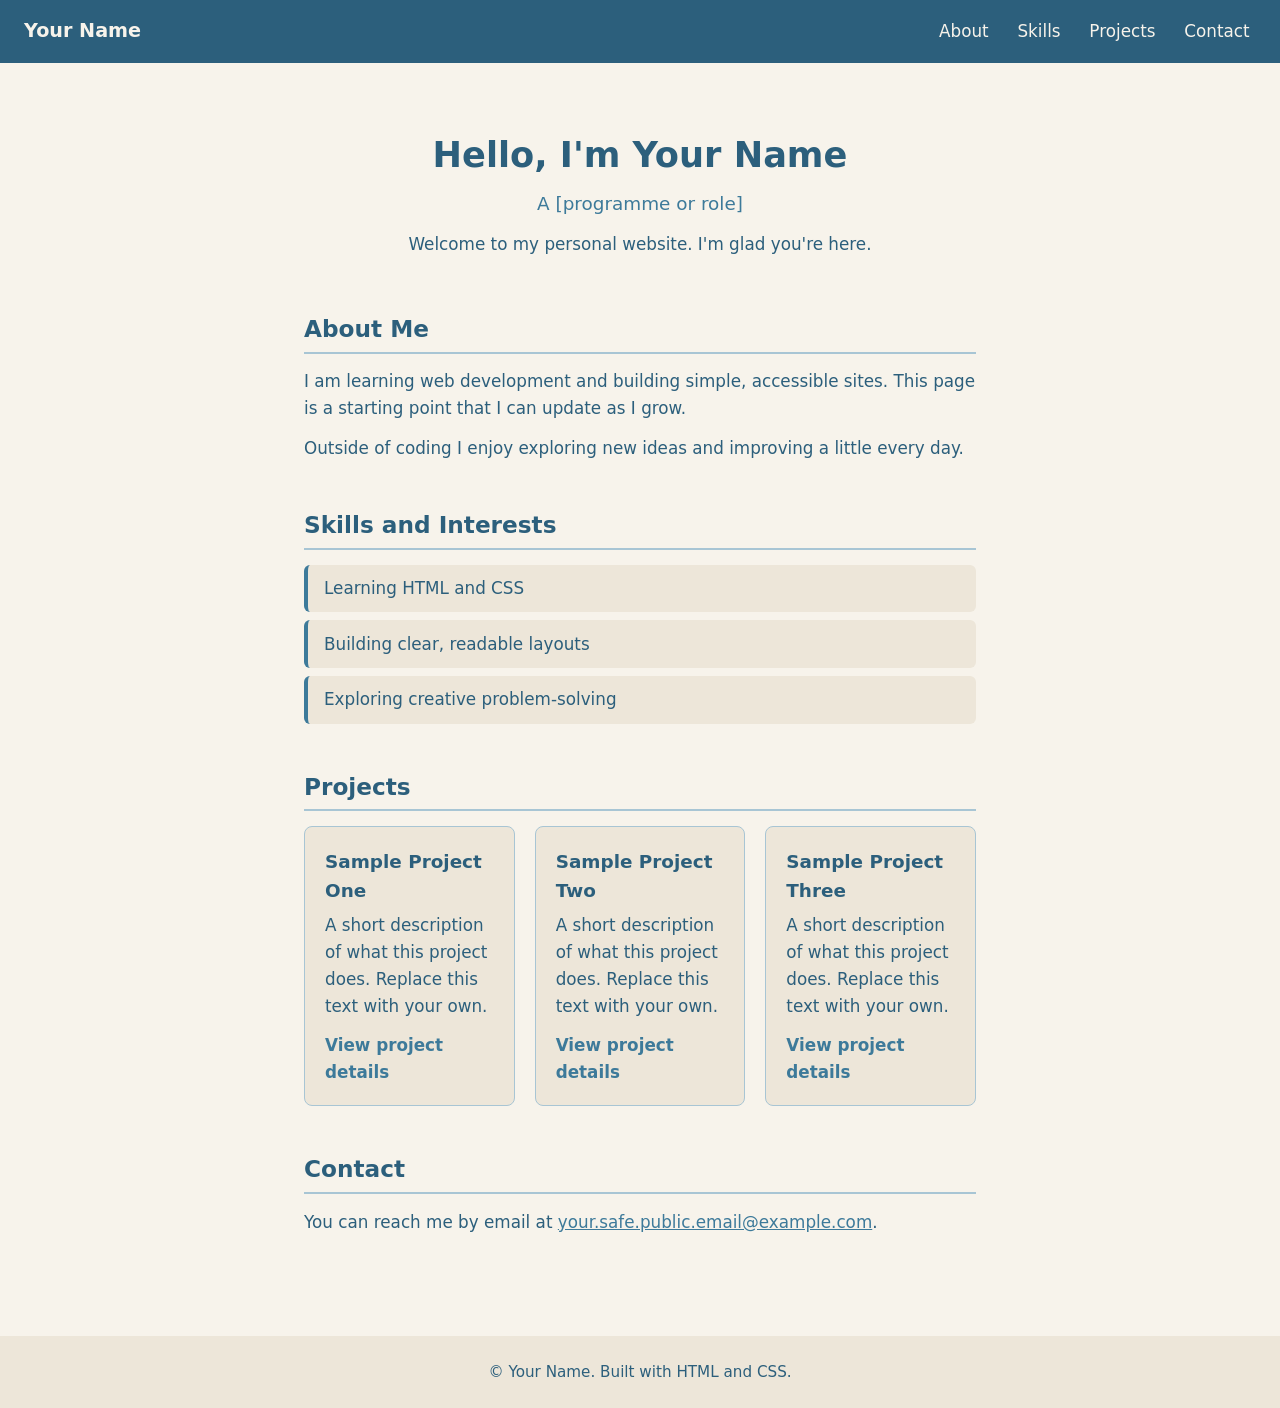
==== index.html @ f26f0916 "Add files via upload" ====
<!DOCTYPE html>
<html lang="en">
<head>
  <meta charset="UTF-8">
  <meta name="viewport" content="width=device-width, initial-scale=1.0">
  <!-- Change the title below to your name or site name -->
  <title>Your Name – Personal Website</title>
  <link rel="stylesheet" href="style.css">
</head>
<body>

  <!-- ========== NAVIGATION BAR ========== -->
  <!-- Change the links or labels if you add more pages later -->
  <header>
    <nav class="navbar" aria-label="Main navigation">
      <a href="#welcome" class="nav-brand">Your Name</a>
      <ul class="nav-links">
        <li><a href="#about">About</a></li>
        <li><a href="#skills">Skills</a></li>
        <li><a href="#projects">Projects</a></li>
        <li><a href="#contact">Contact</a></li>
      </ul>
    </nav>
  </header>

  <main>

    <!-- ========== WELCOME SECTION ========== -->
    <!-- Change the heading and paragraph text to introduce yourself -->
    <section id="welcome" class="welcome">
      <h1>Hello, I'm Your Name</h1>
      <p class="tagline">A [programme or role]</p>
      <p>Welcome to my personal website. I'm glad you're here.</p>
    </section>

    <!-- ========== ABOUT ME SECTION ========== -->
    <!-- Replace the sentences below with 2–3 true sentences about yourself -->
    <section id="about" class="about">
      <h2>About Me</h2>
      <p>
        I am learning web development and building simple, accessible sites.
        This page is a starting point that I can update as I grow.
      </p>
      <p>
        Outside of coding I enjoy exploring new ideas and improving a little every day.
      </p>
    </section>

    <!-- ========== SKILLS AND INTERESTS ========== -->
    <!-- Change the three list items to match your real skills or interests -->
    <section id="skills" class="skills">
      <h2>Skills and Interests</h2>
      <ul>
        <li>Learning HTML and CSS</li>
        <li>Building clear, readable layouts</li>
        <li>Exploring creative problem-solving</li>
      </ul>
    </section>

    <!-- ========== PROJECTS SECTION ========== -->
    <!-- Edit the three cards: change titles, descriptions, and links when you have real projects -->
    <section id="projects" class="projects">
      <h2>Projects</h2>
      <div class="project-grid">

        <article class="project-card">
          <h3>Sample Project One</h3>
          <p>A short description of what this project does. Replace this text with your own.</p>
          <a href="#" class="project-link">View project details</a>
        </article>

        <article class="project-card">
          <h3>Sample Project Two</h3>
          <p>A short description of what this project does. Replace this text with your own.</p>
          <a href="#" class="project-link">View project details</a>
        </article>

        <article class="project-card">
          <h3>Sample Project Three</h3>
          <p>A short description of what this project does. Replace this text with your own.</p>
          <a href="#" class="project-link">View project details</a>
        </article>

      </div>
    </section>

    <!-- ========== CONTACT SECTION ========== -->
    <!-- Replace the email address with your own safe public email -->
    <section id="contact" class="contact">
      <h2>Contact</h2>
      <p>
        You can reach me by email at
        <a href="mailto:your.safe.public.email@example.com">your.safe.public.email@example.com</a>.
      </p>
    </section>

  </main>

  <!-- Optional simple footer – change or remove if you like -->
  <footer>
    <p>&copy; Your Name. Built with HTML and CSS.</p>
  </footer>

</body>
</html>
---- style.css ----
/* ========== COLOUR PALETTE ========== */
/* Calm blue and cream. Change these values to restyle the whole site. */
:root {
  --cream: #F7F3EB;          /* page background */
  --cream-dark: #EDE6D9;     /* card / section backgrounds */
  --blue: #2C5F7C;           /* main text and headings */
  --blue-mid: #3D7A9A;       /* links and accents */
  --blue-light: #A8C5D4;     /* soft borders and focus rings */
  --white: #FFFFFF;
}

/* ========== BASE STYLES ========== */
/* Spacing and font size are easy to adjust here */
* {
  box-sizing: border-box;
  margin: 0;
  padding: 0;
}

body {
  font-family: system-ui, -apple-system, BlinkMacSystemFont, "Segoe UI", sans-serif;
  background-color: var(--cream);
  color: var(--blue);
  line-height: 1.6;
  /* Change this number to make all body text larger or smaller */
  font-size: 1.05rem;
}

/* ========== KEYBOARD FOCUS ========== */
/* Visible focus for accessibility – keep this or adjust the colour */
a:focus-visible,
button:focus-visible {
  outline: 3px solid var(--blue-mid);
  outline-offset: 3px;
}

/* ========== NAVIGATION ========== */
/* Change padding or background to restyle the bar */
.navbar {
  display: flex;
  flex-wrap: wrap;
  justify-content: space-between;
  align-items: center;
  gap: 1rem;
  padding: 1rem 1.5rem;
  background-color: var(--blue);
  color: var(--cream);
}

.nav-brand {
  font-weight: 700;
  font-size: 1.2rem;
  color: var(--cream);
  text-decoration: none;
}

.nav-links {
  display: flex;
  flex-wrap: wrap;
  gap: 1rem;
  list-style: none;
}

.nav-links a {
  color: var(--cream);
  text-decoration: none;
  padding: 0.25rem 0.4rem;
}

.nav-links a:hover,
.nav-brand:hover {
  text-decoration: underline;
}

/* ========== MAIN LAYOUT ========== */
/* Change max-width or side padding to control overall width */
main {
  max-width: 720px;
  margin: 0 auto;
  padding: 2rem 1.25rem 3rem;
}

section {
  margin-bottom: 2.75rem;
}

/* ========== HEADINGS ========== */
h1 {
  font-size: 1.9rem;
  margin-bottom: 0.4rem;
  color: var(--blue);
}

h2 {
  font-size: 1.45rem;
  margin-bottom: 0.9rem;
  color: var(--blue);
  border-bottom: 2px solid var(--blue-light);
  padding-bottom: 0.3rem;
}

h3 {
  font-size: 1.15rem;
  margin-bottom: 0.4rem;
}

/* ========== WELCOME SECTION ========== */
.welcome {
  text-align: center;
  padding: 1.5rem 0 0.5rem;
}

.welcome .tagline {
  font-size: 1.15rem;
  color: var(--blue-mid);
  margin-bottom: 0.75rem;
}

/* ========== ABOUT & CONTACT ========== */
.about p,
.contact p {
  margin-bottom: 0.85rem;
}

/* ========== SKILLS LIST ========== */
.skills ul {
  list-style: none;
  padding-left: 0;
}

.skills li {
  background-color: var(--cream-dark);
  padding: 0.65rem 1rem;
  margin-bottom: 0.5rem;
  border-radius: 6px;
  border-left: 4px solid var(--blue-mid);
}

/* ========== PROJECT CARDS ========== */
/* Change gap or card padding for tighter/looser layout */
.project-grid {
  display: grid;
  gap: 1.25rem;
}

.project-card {
  background-color: var(--cream-dark);
  padding: 1.25rem;
  border-radius: 8px;
  border: 1px solid var(--blue-light);
}

.project-card p {
  margin-bottom: 0.75rem;
}

.project-link {
  color: var(--blue-mid);
  font-weight: 600;
  text-decoration: none;
}

.project-link:hover {
  text-decoration: underline;
}

/* ========== LINKS ========== */
a {
  color: var(--blue-mid);
}

a:hover {
  text-decoration: underline;
}

/* ========== FOOTER ========== */
footer {
  text-align: center;
  padding: 1.5rem;
  background-color: var(--cream-dark);
  color: var(--blue);
  font-size: 0.95rem;
}

/* ========== RESPONSIVE ADJUSTMENTS ========== */
/* On wider screens, show project cards side by side */
@media (min-width: 600px) {
  .project-grid {
    grid-template-columns: repeat(3, 1fr);
  }

  main {
    padding: 2.5rem 1.5rem 3.5rem;
  }

  h1 {
    font-size: 2.2rem;
  }
}

/* On very small phones, keep nav links readable */
@media (max-width: 400px) {
  .nav-links {
    gap: 0.6rem;
    font-size: 0.95rem;
  }
}
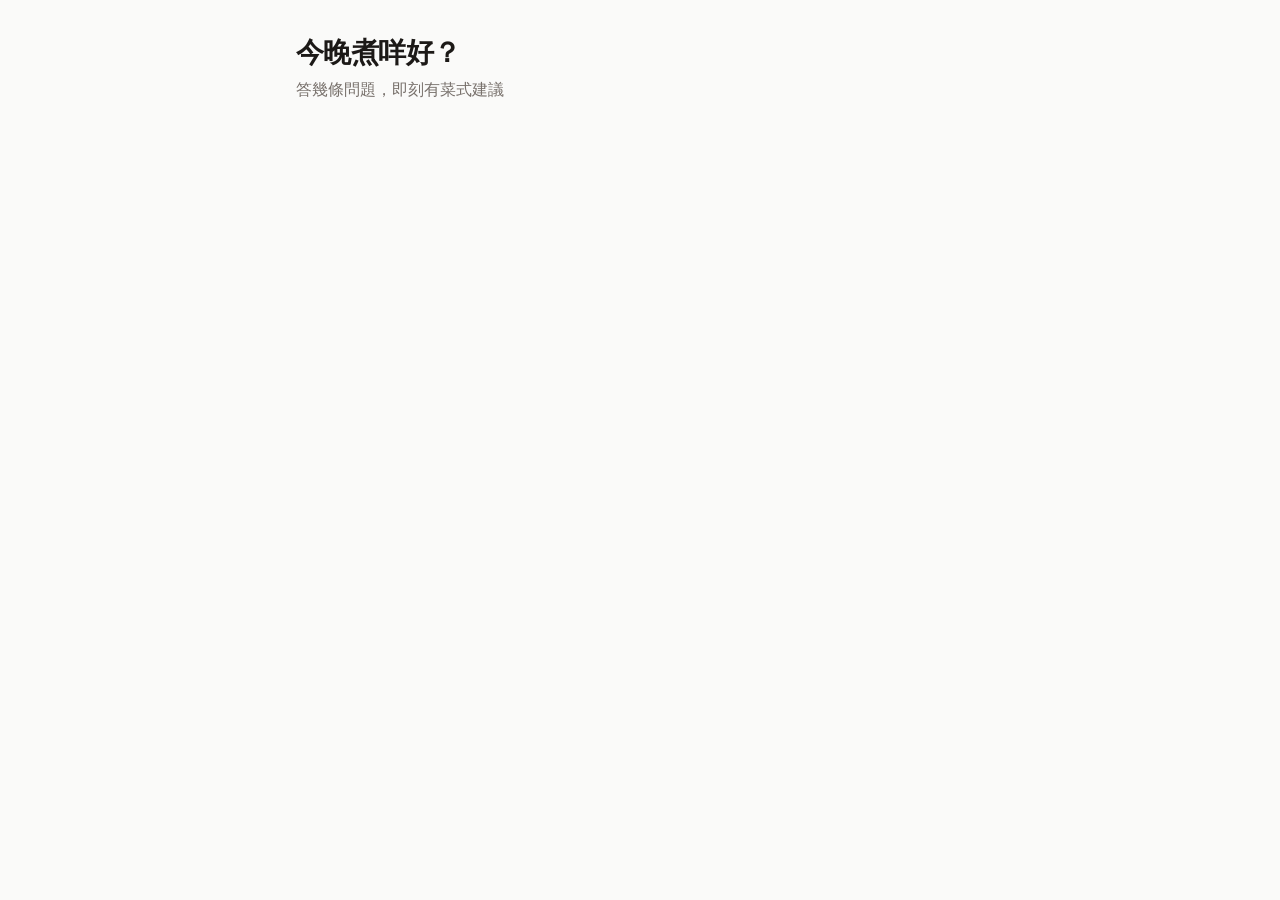
==== commit 50846dbf: "Add files via upload" ====
--- a/index.html
+++ b/index.html
@@ -1,105 +1,27 @@
 <!DOCTYPE html>
-<html lang="en">
+<html lang="zh-Hant">
 <head>
-  <meta charset="UTF-8">
-  <meta name="viewport" content="width=device-width, initial-scale=1.0">
-  <!-- Change the title below to your name or site name -->
-  <title>Your Name – Personal Website</title>
-  <link rel="stylesheet" href="style.css">
+  <meta charset="UTF-8" />
+  <meta name="viewport" content="width=device-width, initial-scale=1.0" />
+  <title>今晚煮咩好？</title>
+  <link rel="stylesheet" href="style.css" />
 </head>
 <body>
+  <main class="container">
+    <header>
+      <h1>今晚煮咩好？</h1>
+      <p>答幾條問題，即刻有菜式建議</p>
+    </header>
 
-  <!-- ========== NAVIGATION BAR ========== -->
-  <!-- Change the links or labels if you add more pages later -->
-  <header>
-    <nav class="navbar" aria-label="Main navigation">
-      <a href="#welcome" class="nav-brand">Your Name</a>
-      <ul class="nav-links">
-        <li><a href="#about">About</a></li>
-        <li><a href="#skills">Skills</a></li>
-        <li><a href="#projects">Projects</a></li>
-        <li><a href="#contact">Contact</a></li>
-      </ul>
-    </nav>
-  </header>
-
-  <main>
-
-    <!-- ========== WELCOME SECTION ========== -->
-    <!-- Change the heading and paragraph text to introduce yourself -->
-    <section id="welcome" class="welcome">
-      <h1>Hello, I'm Your Name</h1>
-      <p class="tagline">A [programme or role]</p>
-      <p>Welcome to my personal website. I'm glad you're here.</p>
-    </section>
-
-    <!-- ========== ABOUT ME SECTION ========== -->
-    <!-- Replace the sentences below with 2–3 true sentences about yourself -->
-    <section id="about" class="about">
-      <h2>About Me</h2>
-      <p>
-        I am learning web development and building simple, accessible sites.
-        This page is a starting point that I can update as I grow.
-      </p>
-      <p>
-        Outside of coding I enjoy exploring new ideas and improving a little every day.
-      </p>
-    </section>
-
-    <!-- ========== SKILLS AND INTERESTS ========== -->
-    <!-- Change the three list items to match your real skills or interests -->
-    <section id="skills" class="skills">
-      <h2>Skills and Interests</h2>
-      <ul>
-        <li>Learning HTML and CSS</li>
-        <li>Building clear, readable layouts</li>
-        <li>Exploring creative problem-solving</li>
-      </ul>
-    </section>
-
-    <!-- ========== PROJECTS SECTION ========== -->
-    <!-- Edit the three cards: change titles, descriptions, and links when you have real projects -->
-    <section id="projects" class="projects">
-      <h2>Projects</h2>
-      <div class="project-grid">
-
-        <article class="project-card">
-          <h3>Sample Project One</h3>
-          <p>A short description of what this project does. Replace this text with your own.</p>
-          <a href="#" class="project-link">View project details</a>
-        </article>
-
-        <article class="project-card">
-          <h3>Sample Project Two</h3>
-          <p>A short description of what this project does. Replace this text with your own.</p>
-          <a href="#" class="project-link">View project details</a>
-        </article>
-
-        <article class="project-card">
-          <h3>Sample Project Three</h3>
-          <p>A short description of what this project does. Replace this text with your own.</p>
-          <a href="#" class="project-link">View project details</a>
-        </article>
-
-      </div>
-    </section>
-
-    <!-- ========== CONTACT SECTION ========== -->
-    <!-- Replace the email address with your own safe public email -->
-    <section id="contact" class="contact">
-      <h2>Contact</h2>
-      <p>
-        You can reach me by email at
-        <a href="mailto:your.safe.public.email@example.com">your.safe.public.email@example.com</a>.
-      </p>
-    </section>
-
+    <div id="app"></div>
   </main>
 
-  <!-- Optional simple footer – change or remove if you like -->
-  <footer>
-    <p>&copy; Your Name. Built with HTML and CSS.</p>
-  </footer>
-
+  <!-- 順序很重要：data → 工具 → 引擎 → UI -->
+  <script src="js/data.js"></script>
+  <script src="js/normalize.js"></script>
+  <script src="js/scale.js"></script>
+  <script src="js/feedback.js"></script>
+  <script src="js/recommend.js"></script>
+  <script src="js/app.js"></script>
 </body>
 </html>
--- a/style.css
+++ b/style.css
@@ -1,207 +1,776 @@
-/* ========== COLOUR PALETTE ========== */
-/* Calm blue and cream. Change these values to restyle the whole site. */
+/* ============ Reset & 基礎 ============ */
+*,
+*::before,
+*::after {
+  box-sizing: border-box;
+}
+
 :root {
-  --cream: #F7F3EB;          /* page background */
-  --cream-dark: #EDE6D9;     /* card / section backgrounds */
-  --blue: #2C5F7C;           /* main text and headings */
-  --blue-mid: #3D7A9A;       /* links and accents */
-  --blue-light: #A8C5D4;     /* soft borders and focus rings */
-  --white: #FFFFFF;
-}
-
-/* ========== BASE STYLES ========== */
-/* Spacing and font size are easy to adjust here */
-* {
-  box-sizing: border-box;
-  margin: 0;
-  padding: 0;
+  --bg: #fafaf9;
+  --card: #ffffff;
+  --text: #1c1917;
+  --muted: #78716c;
+  --border: #e7e5e4;
+  --primary: #f97316;
+  --primary-dark: #ea580c;
+  --primary-light: #ffedd5;
+  --danger: #ef4444;
+  --danger-light: #fee2e2;
+  --success: #22c55e;
+  --success-light: #dcfce7;
+  --warn-light: #fef3c7;
+  --radius: 16px;
+  --shadow: 0 1px 3px rgba(0, 0, 0, 0.04), 0 1px 2px rgba(0, 0, 0, 0.06);
+  --shadow-md: 0 4px 12px rgba(0, 0, 0, 0.08);
+}
+
+html {
+  -webkit-tap-highlight-color: transparent;
 }
 
 body {
-  font-family: system-ui, -apple-system, BlinkMacSystemFont, "Segoe UI", sans-serif;
-  background-color: var(--cream);
-  color: var(--blue);
-  line-height: 1.6;
-  /* Change this number to make all body text larger or smaller */
-  font-size: 1.05rem;
-}
-
-/* ========== KEYBOARD FOCUS ========== */
-/* Visible focus for accessibility – keep this or adjust the colour */
-a:focus-visible,
-button:focus-visible {
-  outline: 3px solid var(--blue-mid);
-  outline-offset: 3px;
-}
-
-/* ========== NAVIGATION ========== */
-/* Change padding or background to restyle the bar */
-.navbar {
-  display: flex;
-  flex-wrap: wrap;
+  margin: 0;
+  background: var(--bg);
+  color: var(--text);
+  font-family: -apple-system, "PingFang TC", "Microsoft JhengHei",
+    "Noto Sans TC", sans-serif;
+  line-height: 1.5;
+  font-size: 16px;
+}
+
+.container {
+  max-width: 720px;
+  margin: 0 auto;
+  padding: 32px 16px 64px;
+}
+
+header h1 {
+  font-size: 28px;
+  font-weight: 700;
+  margin: 0;
+  letter-spacing: -0.02em;
+}
+
+header p {
+  margin: 4px 0 32px;
+  color: var(--muted);
+}
+
+/* ============ Card ============ */
+.card {
+  background: var(--card);
+  border-radius: var(--radius);
+  padding: 24px;
+  box-shadow: var(--shadow);
+}
+
+/* ============ Progress ============ */
+.progress {
+  display: flex;
+  gap: 4px;
+  margin-bottom: 24px;
+}
+
+.progress-bar {
+  flex: 1;
+  height: 6px;
+  border-radius: 999px;
+  background: var(--border);
+  transition: background 0.3s;
+}
+
+.progress-bar.active {
+  background: var(--primary);
+}
+
+/* ============ Section ============ */
+.section {
+  margin-bottom: 24px;
+}
+
+.section h2 {
+  font-size: 20px;
+  font-weight: 700;
+  margin: 0;
+}
+
+.section h3 {
+  font-size: 17px;
+  font-weight: 700;
+  margin: 0 0 12px;
+}
+
+.section-header {
+  display: flex;
   justify-content: space-between;
   align-items: center;
-  gap: 1rem;
-  padding: 1rem 1.5rem;
-  background-color: var(--blue);
-  color: var(--cream);
-}
-
-.nav-brand {
-  font-weight: 700;
-  font-size: 1.2rem;
-  color: var(--cream);
-  text-decoration: none;
-}
-
-.nav-links {
+  margin-bottom: 12px;
+}
+
+.section-header h3 {
+  margin: 0;
+}
+
+.hint {
+  color: var(--muted);
+  font-size: 14px;
+  margin: 4px 0 16px;
+}
+
+/* ============ Counter ============ */
+.counter {
+  display: flex;
+  align-items: center;
+  gap: 16px;
+}
+
+.counter-btn {
+  width: 48px;
+  height: 48px;
+  border-radius: 50%;
+  border: none;
+  background: #f5f5f4;
+  font-size: 24px;
+  font-weight: 700;
+  cursor: pointer;
+  transition: background 0.15s;
+  font-family: inherit;
+  color: var(--text);
+}
+
+.counter-btn:hover:not(:disabled) {
+  background: #e7e5e4;
+}
+
+.counter-btn:disabled {
+  opacity: 0.3;
+  cursor: not-allowed;
+}
+
+.counter-value {
+  width: 64px;
+  text-align: center;
+  font-size: 28px;
+  font-weight: 700;
+}
+
+.counter-label {
+  color: var(--muted);
+  margin-left: 8px;
+}
+
+/* ============ Buttons ============ */
+.btn {
+  padding: 10px 20px;
+  border-radius: 10px;
+  border: none;
+  font-size: 15px;
+  font-weight: 500;
+  cursor: pointer;
+  transition: all 0.15s;
+  font-family: inherit;
+}
+
+.btn:disabled {
+  opacity: 0.4;
+  cursor: not-allowed;
+}
+
+.btn-primary {
+  background: var(--primary);
+  color: white;
+}
+
+.btn-primary:hover:not(:disabled) {
+  background: var(--primary-dark);
+}
+
+.btn-success {
+  background: var(--success);
+  color: white;
+}
+
+.btn-ghost {
+  background: transparent;
+  color: var(--muted);
+}
+
+.btn-ghost:hover:not(:disabled) {
+  background: #f5f5f4;
+}
+
+.btn-block {
+  display: block;
+  width: 100%;
+  padding: 14px;
+  margin-top: 24px;
+  font-size: 16px;
+}
+
+.link-btn {
+  background: none;
+  border: none;
+  color: var(--muted);
+  text-decoration: underline;
+  cursor: pointer;
+  font-size: 14px;
+  font-family: inherit;
+  padding: 0;
+}
+
+.link-btn:hover {
+  color: var(--text);
+}
+
+.link-btn.small {
+  font-size: 12px;
+}
+
+.flex-1 {
+  flex: 1;
+}
+
+/* ============ Wizard nav ============ */
+.wizard-nav {
+  display: flex;
+  justify-content: space-between;
+  margin-top: 32px;
+}
+
+/* ============ Input ============ */
+.input-group {
+  display: flex;
+  gap: 8px;
+  margin-bottom: 16px;
+}
+
+.input {
+  flex: 1;
+  padding: 10px 14px;
+  border: 1px solid #d6d3d1;
+  border-radius: 10px;
+  font-size: 15px;
+  font-family: inherit;
+  outline: none;
+  transition: border-color 0.15s;
+  background: white;
+  color: var(--text);
+}
+
+.input:focus {
+  border-color: var(--primary);
+}
+
+.textarea {
+  width: 100%;
+  padding: 12px;
+  border: 1px solid #d6d3d1;
+  border-radius: 10px;
+  font-size: 15px;
+  font-family: inherit;
+  resize: none;
+  outline: none;
+  transition: border-color 0.15s;
+  background: white;
+  color: var(--text);
+}
+
+.textarea:focus {
+  border-color: var(--primary);
+}
+
+/* ============ Chips ============ */
+.chips {
   display: flex;
   flex-wrap: wrap;
-  gap: 1rem;
+  gap: 8px;
+  margin-bottom: 16px;
+}
+
+.chip {
+  padding: 6px 12px;
+  border-radius: 999px;
+  border: none;
+  font-size: 14px;
+  cursor: pointer;
+  font-family: inherit;
+  background: var(--primary-light);
+  color: #9a3412;
+  transition: background 0.15s;
+}
+
+.chip:hover {
+  background: #fed7aa;
+}
+
+.quick-label {
+  font-size: 13px;
+  color: var(--muted);
+  margin: 0 0 8px;
+}
+
+.quick-options {
+  display: flex;
+  flex-wrap: wrap;
+  gap: 8px;
+}
+
+.quick-btn {
+  padding: 6px 12px;
+  border-radius: 999px;
+  border: 1px solid #d6d3d1;
+  background: white;
+  font-size: 14px;
+  cursor: pointer;
+  font-family: inherit;
+  color: var(--text);
+  transition: all 0.15s;
+}
+
+.quick-btn:hover {
+  border-color: var(--primary);
+  color: var(--primary);
+}
+
+/* ============ Allergy ============ */
+.allergy-btn {
+  padding: 10px 16px;
+  border-radius: 999px;
+  border: 1px solid #d6d3d1;
+  background: white;
+  font-size: 14px;
+  cursor: pointer;
+  font-family: inherit;
+  color: var(--text);
+  transition: all 0.15s;
+}
+
+.allergy-btn:hover {
+  border-color: var(--danger);
+}
+
+.allergy-btn.selected {
+  background: var(--danger);
+  border-color: var(--danger);
+  color: white;
+}
+
+.allergy-warning {
+  margin-top: 16px;
+  color: var(--danger);
+  font-size: 14px;
+}
+
+/* ============ Time options ============ */
+.time-grid {
+  display: grid;
+  grid-template-columns: 1fr 1fr;
+  gap: 12px;
+}
+
+.time-btn {
+  padding: 16px;
+  border: 2px solid var(--border);
+  background: white;
+  border-radius: 12px;
+  text-align: left;
+  font-size: 15px;
+  font-weight: 500;
+  cursor: pointer;
+  font-family: inherit;
+  color: var(--text);
+  transition: all 0.15s;
+}
+
+.time-btn:hover {
+  border-color: #d6d3d1;
+}
+
+.time-btn.selected {
+  border-color: var(--primary);
+  background: #fff7ed;
+}
+
+/* ============ Equipment ============ */
+.equip-grid {
+  display: flex;
+  flex-wrap: wrap;
+  gap: 8px;
+}
+
+.equip-btn {
+  padding: 12px 18px;
+  border: 2px solid var(--border);
+  background: white;
+  border-radius: 12px;
+  font-size: 15px;
+  cursor: pointer;
+  font-family: inherit;
+  color: var(--text);
+  transition: all 0.15s;
+}
+
+.equip-btn:hover {
+  border-color: #d6d3d1;
+}
+
+.equip-btn.selected {
+  border-color: var(--primary);
+  background: #fff7ed;
+}
+
+/* ============ Results ============ */
+.results-header {
+  display: flex;
+  justify-content: space-between;
+  align-items: flex-start;
+  gap: 16px;
+  margin-bottom: 20px;
+}
+
+.results-header h2 {
+  font-size: 20px;
+  font-weight: 700;
+  margin: 0;
+}
+
+.results-header p {
+  color: var(--muted);
+  font-size: 14px;
+  margin: 2px 0 0;
+}
+
+.recipe-list {
+  display: flex;
+  flex-direction: column;
+  gap: 12px;
+}
+
+.recipe-item {
+  display: flex;
+  gap: 16px;
+  align-items: flex-start;
+  padding: 20px;
+  background: var(--card);
+  border: none;
+  border-radius: var(--radius);
+  box-shadow: var(--shadow);
+  text-align: left;
+  cursor: pointer;
+  font-family: inherit;
+  color: var(--text);
+  transition: transform 0.15s, box-shadow 0.15s;
+  width: 100%;
+}
+
+.recipe-item:hover {
+  transform: translateY(-2px);
+  box-shadow: var(--shadow-md);
+}
+
+.recipe-emoji {
+  font-size: 36px;
+  line-height: 1;
+  flex-shrink: 0;
+}
+
+.recipe-info {
+  flex: 1;
+  min-width: 0;
+}
+
+.recipe-info h3 {
+  font-size: 17px;
+  font-weight: 700;
+  margin: 0 0 2px;
+}
+
+.recipe-desc {
+  color: var(--muted);
+  font-size: 14px;
+  margin: 0;
+}
+
+.recipe-tags {
+  display: flex;
+  flex-wrap: wrap;
+  gap: 6px;
+  margin-top: 10px;
+}
+
+.tag {
+  display: inline-block;
+  padding: 3px 8px;
+  border-radius: 999px;
+  background: #f5f5f4;
+  font-size: 12px;
+  color: #57534e;
+}
+
+.tag-success {
+  background: var(--success-light);
+  color: #166534;
+}
+
+.tag-warn {
+  background: var(--warn-light);
+  color: #92400e;
+}
+
+.recipe-missing {
+  margin: 8px 0 0;
+  font-size: 12px;
+  color: var(--muted);
+}
+
+.recipe-score {
+  text-align: right;
+  flex-shrink: 0;
+}
+
+.score-num {
+  font-size: 22px;
+  font-weight: 700;
+  color: var(--primary);
+  line-height: 1;
+}
+
+.score-label {
+  font-size: 11px;
+  color: #a8a29e;
+  margin-top: 2px;
+}
+
+/* ============ Detail ============ */
+.back-btn {
+  display: inline-block;
+  margin-bottom: 16px;
+}
+
+.detail-header {
+  display: flex;
+  gap: 16px;
+  align-items: flex-start;
+}
+
+.recipe-emoji-lg {
+  font-size: 48px;
+  line-height: 1;
+}
+
+.detail-title {
+  font-size: 24px;
+  font-weight: 700;
+  margin: 0 0 4px;
+}
+
+.muted {
+  color: var(--muted);
+  font-size: 14px;
+  margin: 0;
+}
+
+.tags {
+  display: flex;
+  flex-wrap: wrap;
+  gap: 6px;
+  margin-top: 16px;
+}
+
+/* ============ Alert ============ */
+.alert {
+  padding: 12px 14px;
+  border-radius: 10px;
+  font-size: 14px;
+  margin-top: 16px;
+}
+
+.alert-danger {
+  background: var(--danger-light);
+  color: #991b1b;
+}
+
+.alert-sub {
+  font-size: 12px;
+  color: #dc2626;
+  margin-top: 4px;
+}
+
+/* ============ Ingredient list ============ */
+.ingredient-list {
   list-style: none;
-}
-
-.nav-links a {
-  color: var(--cream);
-  text-decoration: none;
-  padding: 0.25rem 0.4rem;
-}
-
-.nav-links a:hover,
-.nav-brand:hover {
-  text-decoration: underline;
-}
-
-/* ========== MAIN LAYOUT ========== */
-/* Change max-width or side padding to control overall width */
-main {
-  max-width: 720px;
-  margin: 0 auto;
-  padding: 2rem 1.25rem 3rem;
-}
-
-section {
-  margin-bottom: 2.75rem;
-}
-
-/* ========== HEADINGS ========== */
-h1 {
-  font-size: 1.9rem;
-  margin-bottom: 0.4rem;
-  color: var(--blue);
-}
-
-h2 {
-  font-size: 1.45rem;
-  margin-bottom: 0.9rem;
-  color: var(--blue);
-  border-bottom: 2px solid var(--blue-light);
-  padding-bottom: 0.3rem;
-}
-
-h3 {
-  font-size: 1.15rem;
-  margin-bottom: 0.4rem;
-}
-
-/* ========== WELCOME SECTION ========== */
-.welcome {
+  padding: 0;
+  margin: 0;
+}
+
+.ingredient-list li {
+  display: flex;
+  justify-content: space-between;
+  gap: 12px;
+  padding: 10px 0;
+  border-bottom: 1px solid #f5f5f4;
+}
+
+.ingredient-list li:last-child {
+  border-bottom: none;
+}
+
+.optional {
+  font-size: 12px;
+  color: #a8a29e;
+}
+
+/* ============ Steps ============ */
+.step-list {
+  list-style: none;
+  padding: 0;
+  margin: 0;
+  display: flex;
+  flex-direction: column;
+  gap: 8px;
+}
+
+.step {
+  display: flex;
+  gap: 12px;
+  align-items: flex-start;
+  padding: 12px;
+  border: none;
+  border-radius: 10px;
+  background: transparent;
+  text-align: left;
+  cursor: pointer;
+  font-family: inherit;
+  color: var(--text);
+  font-size: 15px;
+  line-height: 1.5;
+  transition: background 0.15s;
+  width: 100%;
+}
+
+.step:hover {
+  background: #fafaf9;
+}
+
+.step-done {
+  background: var(--success-light);
+}
+
+.step-done .step-text {
+  text-decoration: line-through;
+  color: #78716c;
+}
+
+.step-num {
+  display: flex;
+  align-items: center;
+  justify-content: center;
+  width: 24px;
+  height: 24px;
+  border-radius: 50%;
+  background: #e7e5e4;
+  font-size: 12px;
+  font-weight: 700;
+  flex-shrink: 0;
+}
+
+.step-done .step-num {
+  background: var(--success);
+  color: white;
+}
+
+.step-text {
+  flex: 1;
+}
+
+.step-time {
+  font-size: 12px;
+  color: #a8a29e;
+  flex-shrink: 0;
+}
+
+/* ============ Empty state ============ */
+.empty-state {
   text-align: center;
-  padding: 1.5rem 0 0.5rem;
-}
-
-.welcome .tagline {
-  font-size: 1.15rem;
-  color: var(--blue-mid);
-  margin-bottom: 0.75rem;
-}
-
-/* ========== ABOUT & CONTACT ========== */
-.about p,
-.contact p {
-  margin-bottom: 0.85rem;
-}
-
-/* ========== SKILLS LIST ========== */
-.skills ul {
-  list-style: none;
-  padding-left: 0;
-}
-
-.skills li {
-  background-color: var(--cream-dark);
-  padding: 0.65rem 1rem;
-  margin-bottom: 0.5rem;
-  border-radius: 6px;
-  border-left: 4px solid var(--blue-mid);
-}
-
-/* ========== PROJECT CARDS ========== */
-/* Change gap or card padding for tighter/looser layout */
-.project-grid {
-  display: grid;
-  gap: 1.25rem;
-}
-
-.project-card {
-  background-color: var(--cream-dark);
-  padding: 1.25rem;
-  border-radius: 8px;
-  border: 1px solid var(--blue-light);
-}
-
-.project-card p {
-  margin-bottom: 0.75rem;
-}
-
-.project-link {
-  color: var(--blue-mid);
+  padding: 40px 24px;
+}
+
+.emoji-lg {
+  font-size: 48px;
+  line-height: 1;
+}
+
+.empty-title {
+  font-size: 18px;
   font-weight: 600;
-  text-decoration: none;
-}
-
-.project-link:hover {
-  text-decoration: underline;
-}
-
-/* ========== LINKS ========== */
-a {
-  color: var(--blue-mid);
-}
-
-a:hover {
-  text-decoration: underline;
-}
-
-/* ========== FOOTER ========== */
-footer {
+  margin: 16px 0 0;
+}
+
+.empty-hint {
+  color: var(--muted);
+  font-size: 14px;
+  margin: 8px 0 24px;
+}
+
+/* ============ Rating ============ */
+.stars {
+  display: flex;
+  justify-content: center;
+  gap: 8px;
+  margin: 32px 0 12px;
+}
+
+.star {
+  font-size: 36px;
+  background: none;
+  border: none;
+  cursor: pointer;
+  padding: 0;
+  opacity: 0.25;
+  transition: opacity 0.15s, transform 0.15s;
+  filter: grayscale(1);
+}
+
+.star.active {
+  opacity: 1;
+  filter: none;
+}
+
+.star:hover {
+  transform: scale(1.15);
+}
+
+.rating-label {
   text-align: center;
-  padding: 1.5rem;
-  background-color: var(--cream-dark);
-  color: var(--blue);
-  font-size: 0.95rem;
-}
-
-/* ========== RESPONSIVE ADJUSTMENTS ========== */
-/* On wider screens, show project cards side by side */
-@media (min-width: 600px) {
-  .project-grid {
-    grid-template-columns: repeat(3, 1fr);
+  font-size: 14px;
+  font-weight: 500;
+  color: #57534e;
+  margin: 0 0 24px;
+  min-height: 1.5em;
+}
+
+.rating-actions {
+  display: flex;
+  gap: 12px;
+  margin-top: 24px;
+}
+
+.rating-actions .btn {
+  padding: 12px;
+}
+
+/* ============ Responsive ============ */
+@media (max-width: 480px) {
+  .container {
+    padding: 24px 12px 48px;
   }
-
-  main {
-    padding: 2.5rem 1.5rem 3.5rem;
+  header h1 {
+    font-size: 24px;
   }
-
-  h1 {
-    font-size: 2.2rem;
+  .card {
+    padding: 20px;
   }
-}
-
-/* On very small phones, keep nav links readable */
-@media (max-width: 400px) {
-  .nav-links {
-    gap: 0.6rem;
-    font-size: 0.95rem;
+  .time-grid {
+    grid-template-columns: 1fr;
   }
 }
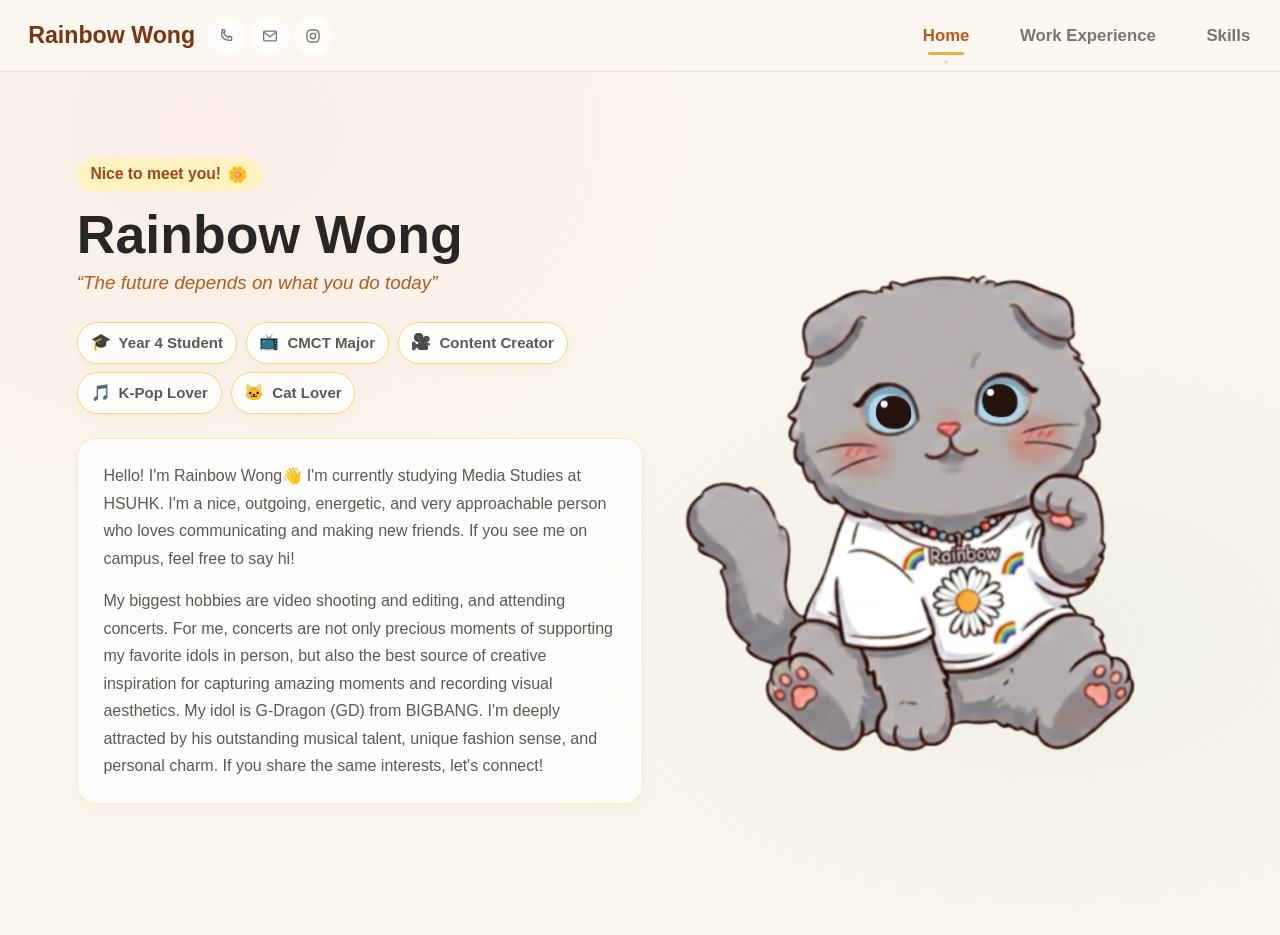
==== commit 17258e5a: "Add files via upload" ====
--- a/index.html
+++ b/index.html
@@ -1,27 +1,958 @@
-<!DOCTYPE html>
-<html lang="zh-Hant">
-<head>
-  <meta charset="UTF-8" />
-  <meta name="viewport" content="width=device-width, initial-scale=1.0" />
-  <title>今晚煮咩好？</title>
-  <link rel="stylesheet" href="style.css" />
-</head>
-<body>
-  <main class="container">
-    <header>
-      <h1>今晚煮咩好？</h1>
-      <p>答幾條問題，即刻有菜式建議</p>
-    </header>
-
-    <div id="app"></div>
-  </main>
-
-  <!-- 順序很重要：data → 工具 → 引擎 → UI -->
-  <script src="js/data.js"></script>
-  <script src="js/normalize.js"></script>
-  <script src="js/scale.js"></script>
-  <script src="js/feedback.js"></script>
-  <script src="js/recommend.js"></script>
-  <script src="js/app.js"></script>
-</body>
-</html>+<!DOCTYPE html>
+<html lang="en">
+<head>
+  <meta charset="UTF-8" />
+  <meta name="viewport" content="width=device-width, initial-scale=1.0" />
+  <meta name="theme-color" content="#FBF6EE" />
+  <meta name="description" content="Rainbow Wong's portfolio: media, content creation, work experience, and skills." />
+  <title>Rainbow Wong | Portfolio</title>
+  <style>
+    /* Shared colors and layout tokens keep the three views visually consistent. */
+    :root {
+      --cream: #FBF6EE;
+      --ink: #5C5854;
+      --ink-soft: #7A746E;
+      --font-body: "Trebuchet MS", "Segoe UI", sans-serif;
+      --font-display: "Trebuchet MS", "Segoe UI", sans-serif;
+      --yellow: #F2D36B;
+      --yellow-deep: #E4B441;
+      --blush: #E9B7B0;
+      --gray: #B8B2B4;
+      --gray-deep: #8E888A;
+      --green: #A9C4A3;
+      --iris: #2199B5;
+      --iris-deep: #126782;
+      --pupil: #24120F;
+      --nav-h: 4.5rem;
+    }
+
+    /* Global sizing and base page colors. */
+    * { box-sizing: border-box; }
+    html, body { margin: 0; min-height: 100%; }
+    body {
+      font-family: var(--font-body);
+      background:
+        radial-gradient(ellipse at 16% 14%, rgba(233, 183, 176, 0.14), transparent 34%),
+        radial-gradient(ellipse at 82% 68%, rgba(169, 196, 163, 0.13), transparent 38%),
+        var(--cream);
+      color: var(--ink);
+      overflow-x: hidden;
+    }
+    img { max-width: 100%; display: block; }
+    button { font-family: inherit; }
+
+    /* Decorative flowers sit behind the page and never intercept pointer input. */
+    .daisy-field {
+      position: fixed;
+      inset: 0;
+      pointer-events: none;
+      z-index: 0;
+      overflow: hidden;
+    }
+    .field-daisy {
+      position: absolute;
+      left: var(--x);
+      top: 0;
+      width: var(--size);
+      height: var(--size);
+      background: var(--daisy-url) center / contain no-repeat;
+      opacity: var(--o);
+      transform: translate3d(0, -16vh, 0) rotate(0deg) scale(var(--s));
+      animation: daisyFall var(--dur) linear var(--delay) infinite;
+      filter: saturate(0.85);
+      will-change: transform;
+    }
+    /* Each flower falls from above the viewport while drifting and rotating. */
+    @keyframes daisyFall {
+      from { transform: translate3d(0, -16vh, 0) rotate(0deg) scale(var(--s)); }
+      to { transform: translate3d(var(--drift), 116vh, 0) rotate(360deg) scale(var(--s)); }
+    }
+
+    /* Sticky shared header for the brand, contact links, and view navigation. */
+    .topbar {
+      position: sticky;
+      top: 0;
+      z-index: 20;
+      display: flex;
+      align-items: center;
+      justify-content: space-between;
+      gap: 1rem;
+      min-height: var(--nav-h);
+      padding: 0.65rem clamp(1.25rem, 2.2vw, 2rem);
+      background: color-mix(in srgb, var(--cream) 86%, white);
+      backdrop-filter: blur(12px);
+      border-bottom: 1px solid rgba(222, 204, 178, 0.45);
+    }
+    .brand {
+      display: flex;
+      align-items: center;
+      gap: 0.75rem;
+      min-width: 0;
+    }
+    .brand-mark {
+      width: 1.4rem;
+      height: 1.4rem;
+      flex: 0 0 auto;
+      background: var(--daisy-url) center / contain no-repeat;
+    }
+    .brand-name {
+      font-family: var(--font-display);
+      font-weight: 800;
+      font-size: 1.45rem;
+      letter-spacing: 0;
+      color: #793510;
+      white-space: nowrap;
+    }
+    .contacts {
+      display: flex;
+      align-items: center;
+      gap: 0.35rem;
+    }
+    .contacts a {
+      width: 38px;
+      height: 38px;
+      display: grid;
+      place-items: center;
+      color: var(--ink-soft);
+      border-radius: 999px;
+      background: rgba(255, 255, 255, 0.72);
+      text-decoration: none;
+      transition: color 0.2s ease, background 0.2s ease;
+    }
+    .contacts a:hover {
+      color: var(--ink);
+      background: rgba(242, 211, 107, 0.35);
+    }
+    /* Visible keyboard focus for contact links and interactive controls. */
+    .contacts a:focus-visible,
+    .tab:focus-visible,
+    .bloom:focus-visible {
+      outline: 3px solid var(--yellow-deep);
+      outline-offset: 4px;
+    }
+    .contacts svg { width: 18px; height: 18px; fill: none; stroke: currentColor; stroke-width: 1.8; stroke-linecap: round; stroke-linejoin: round; }
+
+    .tabs {
+      display: flex;
+      align-items: center;
+      gap: 0.35rem clamp(1.5rem, 3.7vw, 3.4rem);
+      flex-wrap: wrap;
+      justify-content: flex-end;
+    }
+    .tab {
+      appearance: none;
+      border: 0;
+      background: none;
+      padding: 0.35rem 0.1rem;
+      color: var(--ink-soft);
+      font-size: 1.05rem;
+      font-weight: 600;
+      cursor: pointer;
+      position: relative;
+    }
+    .tab.is-active { color: #B65A1D; }
+    .tab::after {
+      content: "";
+      position: absolute;
+      left: 50%;
+      bottom: -4px;
+      width: 0;
+      height: 3px;
+      border-radius: 99px;
+      background: var(--yellow-deep);
+      transform: translateX(-50%);
+      transition: width 0.25s ease;
+    }
+    .tab.is-active::after { width: 72%; }
+    .tab.is-active::before {
+      content: "";
+      position: absolute;
+      left: 50%;
+      bottom: -15px;
+      width: 9px;
+      height: 9px;
+      transform: translateX(-50%);
+      background: var(--daisy-url) center / contain no-repeat;
+      opacity: 0.9;
+    }
+
+    /* Only the selected view is shown; the active view enters with a brief fade. */
+    main {
+      position: relative;
+      z-index: 1;
+      padding: 1.2rem 6vw 4rem;
+      min-height: calc(100vh - var(--nav-h));
+    }
+
+    .view { display: none; }
+    .view.is-active { display: block; }
+    .view.is-active .view-inner {
+      animation: fadeUp 0.42s ease;
+    }
+    @keyframes fadeUp {
+      from { opacity: 0; transform: translateY(12px); }
+      to { opacity: 1; transform: translateY(0); }
+    }
+
+    /* Home pairs the introduction with the cat portrait on wider screens. */
+    .home {
+      display: grid;
+      grid-template-columns: minmax(0, 1.05fr) minmax(0, 0.95fr);
+      gap: 2.5rem 3rem;
+      align-items: center;
+      max-width: 1180px;
+      margin: 0 auto;
+      min-height: calc(100vh - var(--nav-h) - 3rem);
+    }
+    .kicker {
+      font-family: var(--font-display);
+      font-size: 3.35rem;
+      font-weight: 800;
+      color: #292626;
+      margin: 0 0 0.5rem;
+      letter-spacing: 0;
+      line-height: 1.1;
+    }
+    .welcome {
+      display: inline-flex;
+      align-items: center;
+      gap: 0.45rem;
+      margin: 0 0 0.9rem;
+      padding: 0.42rem 0.85rem;
+      border-radius: 999px;
+      background: #FFF2C0;
+      color: #9A4A19;
+      font-size: 0.98rem;
+      font-weight: 700;
+    }
+    .motto {
+      margin: 0 0 1.75rem;
+      font-style: italic;
+      font-weight: 500;
+      color: #B65A1D;
+      font-size: 1.18rem;
+    }
+    /* Profile tags wrap into multiple rows and lift slightly on hover-capable devices. */
+    .tags {
+      display: flex;
+      flex-wrap: wrap;
+      gap: 0.55rem;
+      margin: 0 0 1.5rem;
+      padding: 0;
+      list-style: none;
+    }
+    .tag {
+      display: inline-flex;
+      align-items: center;
+      gap: 0.5rem;
+      min-height: 2.6rem;
+      padding: 0.48rem 0.8rem;
+      border: 1px solid rgba(242, 211, 107, 0.9);
+      border-radius: 999px;
+      background: rgba(255, 255, 255, 0.86);
+      box-shadow: 0 5px 14px rgba(196, 139, 58, 0.06);
+      color: #5C5854;
+      font-size: 0.94rem;
+      font-weight: 600;
+      line-height: 1.3;
+      transition: transform 0.2s ease, border-color 0.2s ease, background 0.2s ease, box-shadow 0.2s ease;
+    }
+    .tag-icon {
+      font-size: 1rem;
+      transition: transform 0.2s ease;
+    }
+    @media (hover: hover) {
+      .tag:hover {
+        transform: translateY(-3px);
+        border-color: var(--yellow-deep);
+        background: #FFFEF8;
+        box-shadow: 0 9px 18px rgba(196, 139, 58, 0.16);
+      }
+      .tag:hover .tag-icon { transform: translateY(-1px) rotate(-8deg) scale(1.08); }
+    }
+    /* The biography is a readable panel beneath the identity tags. */
+    .bio p {
+      margin: 0 0 0.95rem;
+      max-width: 42rem;
+      line-height: 1.72;
+      font-size: 1rem;
+    }
+    .bio p:last-child { margin-bottom: 0; }
+    .bio {
+      padding: 1.45rem 1.6rem;
+      border: 1px solid rgba(242, 211, 107, 0.45);
+      border-radius: 19px;
+      background: rgba(255, 255, 255, 0.76);
+      box-shadow: 0 7px 18px rgba(124, 96, 61, 0.045);
+    }
+
+    /* The transparent cat art floats without a frame; eye overlays align to its PNG. */
+    .portrait-wrap {
+      display: flex;
+      justify-content: center;
+    }
+    .portrait {
+      position: relative;
+      display: flex;
+      align-items: center;
+      justify-content: center;
+      width: min(100%, 500px);
+      aspect-ratio: 1;
+      margin: 0;
+      padding: 0;
+      overflow: visible;
+    }
+    .cat-art {
+      position: relative;
+      width: 100%;
+      aspect-ratio: 1408 / 768;
+      scale: 2.35;
+      transform-origin: center;
+      animation: bob 4.2s ease-in-out infinite;
+    }
+    @keyframes bob {
+      0%, 100% { transform: translateY(0); }
+      50% { transform: translateY(-7px); }
+    }
+    .cat-img {
+      width: 100%;
+      height: 100%;
+      object-fit: contain;
+      user-select: none;
+      pointer-events: none;
+    }
+    /* Eye overlays animate pupils and blinking lids over the embedded cat artwork. */
+    .eye {
+      position: absolute;
+      width: 4.3%;
+      aspect-ratio: 1.18;
+      transform: translate(-50%, -50%);
+      overflow: hidden;
+      border-radius: 48% 52% 48% 52% / 57% 54% 46% 43%;
+      pointer-events: none;
+    }
+    .eye-l {
+      left: 45.03%;
+      top: 38.67%;
+      --pupil-rest-x: 1.8px;
+      --pupil-rest-y: 1px;
+    }
+    .eye-r {
+      left: 54.69%;
+      top: 37.37%;
+      --pupil-rest-x: -1px;
+      --pupil-rest-y: 0px;
+    }
+    .iris {
+      position: absolute;
+      inset: 0;
+      border-radius: inherit;
+    }
+    .pupil {
+      position: absolute;
+      left: 50%;
+      top: 50%;
+      width: 68%;
+      height: 76%;
+      transform: translate(calc(-50% + var(--pupil-rest-x, 0px) + var(--dx, 0px)), calc(-50% + var(--pupil-rest-y, 0px) + var(--dy, 0px)));
+      border-radius: 48% 50% 42% 48%;
+      background: var(--pupil);
+      transition: transform 0.08s ease-out;
+      will-change: transform;
+    }
+    .pupil::after {
+      content: "";
+      position: absolute;
+      left: 17%;
+      top: 18%;
+      width: 20%;
+      aspect-ratio: 1;
+      border-radius: 50%;
+      background: #FFFDFC;
+    }
+    .lid {
+      position: absolute;
+      inset: 0;
+      z-index: 1;
+      transform: scaleY(0);
+      transform-origin: top center;
+      border-radius: inherit;
+      background: #B7B4BA;
+    }
+    .portrait.is-blinking .lid { animation: blink 0.16s ease-in-out; }
+    @keyframes blink {
+      0%, 100% { transform: scaleY(0); }
+      45%, 55% { transform: scaleY(1); }
+    }
+    /* Shared heading treatment for Work Experience and Skills. */
+    .section-head {
+      text-align: center;
+      margin: 1.5rem auto 2.4rem;
+      max-width: 36rem;
+    }
+    .section-head h2 {
+      font-family: var(--font-display);
+      font-size: 2.25rem;
+      margin: 0 0 0.4rem;
+    }
+    .section-head p {
+      margin: 0;
+      color: var(--ink-soft);
+    }
+
+    /* Three-column work layout, with one flower and detail card per experience. */
+    .garden {
+      display: grid;
+      grid-template-columns: repeat(3, minmax(0, 1fr));
+      align-items: start;
+      gap: clamp(1rem, 3vw, 2.25rem);
+      max-width: 1100px;
+      margin: 0 auto;
+      padding: 1rem 0 2rem;
+    }
+    .experience {
+      min-width: 0;
+      display: flex;
+      flex-direction: column;
+      align-items: center;
+    }
+    /* Flower buttons reveal their associated details and retain keyboard focus styling. */
+    .bloom {
+      appearance: none;
+      border: 0;
+      background: none;
+      width: min(100%, 180px);
+      aspect-ratio: 1;
+      position: relative;
+      cursor: pointer;
+      padding: 0;
+      color: inherit;
+      border-radius: 50%;
+    }
+    .bloom:focus-visible {
+      outline: 3px solid var(--yellow-deep);
+      outline-offset: 4px;
+    }
+    /* Petals rotate and glow gently; the motion pauses while an experience is active. */
+    .bloom-petals {
+      width: 88%;
+      height: 88%;
+      margin: 6%;
+      object-fit: contain;
+      animation: petalSpin 14s linear infinite, petalGlow 3.2s ease-in-out infinite;
+      transform-origin: 50% 50%;
+      transition: transform 0.55s cubic-bezier(0.22, 1.2, 0.36, 1);
+      filter: drop-shadow(0 0 0 rgba(242, 211, 107, 0));
+    }
+    .experience:hover .bloom-petals,
+    .experience:focus-within .bloom-petals,
+    .experience.is-open .bloom-petals {
+      transform: scale(1.08) rotate(5deg);
+      animation-play-state: paused;
+    }
+    @keyframes petalSpin {
+      from { rotate: -6deg; }
+      to { rotate: 8deg; }
+    }
+    @keyframes petalGlow {
+      0%, 100% { filter: drop-shadow(0 0 6px rgba(242, 211, 107, 0.2)); }
+      50% { filter: drop-shadow(0 0 18px rgba(242, 211, 107, 0.55)); }
+    }
+    .bloom-sparkle {
+      position: absolute;
+      inset: 18%;
+      border-radius: 50%;
+      background: radial-gradient(circle, rgba(255,255,255,0.55) 0%, transparent 58%);
+      animation: sparkle 2.8s ease-in-out infinite;
+      pointer-events: none;
+      mix-blend-mode: screen;
+    }
+    @keyframes sparkle {
+      0%, 100% { opacity: 0.15; transform: scale(0.86); }
+      50% { opacity: 0.55; transform: scale(1.05); }
+    }
+    /* Center color and glow come from each experience's color variant. */
+    .bloom-center {
+      position: absolute;
+      left: 50%;
+      top: 50%;
+      width: 20%;
+      aspect-ratio: 1;
+      transform: translate(-50%, -50%);
+      background: radial-gradient(circle at 38% 32%, color-mix(in srgb, var(--center-color) 72%, white), var(--center-color) 76%);
+      border-radius: 50%;
+      box-shadow: 0 6px 22px var(--center-glow);
+      transition: box-shadow 0.3s ease, transform 0.3s ease;
+    }
+    .experience:hover .bloom-center,
+    .experience:focus-within .bloom-center,
+    .experience.is-open .bloom-center {
+      transform: translate(-50%, -50%) scale(1.08);
+      box-shadow: 0 8px 28px var(--center-glow);
+    }
+    .experience-yellow { --center-color: #F0C743; --center-glow: rgba(240, 199, 67, 0.34); --accent: #D5A91C; }
+    .experience-purple { --center-color: #9C64D9; --center-glow: rgba(156, 100, 217, 0.3); --accent: #8750C7; }
+    .experience-blue { --center-color: #4F91E8; --center-glow: rgba(79, 145, 232, 0.3); --accent: #397DD3; }
+    .bloom-label {
+      margin: 0.1rem 0 0;
+      color: var(--accent);
+      font-size: 0.98rem;
+      font-weight: 700;
+      text-align: center;
+    }
+    /* Role details expand below each flower in a separate, readable card. */
+    .experience-card {
+      align-self: stretch;
+      max-height: 0;
+      margin-top: 0;
+      padding: 0 1rem;
+      overflow: hidden;
+      visibility: hidden;
+      opacity: 0;
+      transform: translateY(8px);
+      border: 1px solid transparent;
+      border-top: 4px solid var(--accent);
+      border-radius: 17px;
+      background: rgba(255, 255, 255, 0.94);
+      box-shadow: 0 8px 20px rgba(98, 76, 51, 0.08);
+      transition: max-height 0.35s ease, margin-top 0.35s ease, padding 0.35s ease, opacity 0.25s ease, transform 0.3s ease, visibility 0.3s;
+    }
+    .experience:hover .experience-card,
+    .experience:focus-within .experience-card,
+    .experience.is-open .experience-card {
+      max-height: 14rem;
+      margin-top: 0.8rem;
+      padding: 1rem;
+      visibility: visible;
+      opacity: 1;
+      transform: translateY(0);
+      border-right-color: rgba(222, 204, 178, 0.45);
+      border-bottom-color: rgba(222, 204, 178, 0.45);
+      border-left-color: rgba(222, 204, 178, 0.45);
+    }
+    .experience-card-heading {
+      display: flex;
+      align-items: flex-start;
+      justify-content: space-between;
+      gap: 0.6rem;
+      margin-bottom: 0.4rem;
+    }
+    .experience-card strong {
+      color: #302C2D;
+      font-size: 1rem;
+      line-height: 1.3;
+    }
+    .experience-card time {
+      flex: 0 0 auto;
+      border-radius: 999px;
+      padding: 0.22rem 0.55rem;
+      background: color-mix(in srgb, var(--accent) 14%, white);
+      color: var(--accent);
+      font-size: 0.76rem;
+      font-weight: 700;
+      white-space: nowrap;
+    }
+    .experience-card em {
+      display: block;
+      margin-bottom: 0.45rem;
+      color: var(--accent);
+      font-style: normal;
+      font-weight: 700;
+    }
+    .experience-card p {
+      margin: 0;
+      color: var(--ink-soft);
+      font-size: 0.9rem;
+      line-height: 1.55;
+    }
+    /* Stack experience columns when the desktop garden no longer fits comfortably. */
+    @media (max-width: 760px) {
+      .garden {
+        grid-template-columns: minmax(0, 28rem);
+        justify-content: center;
+        gap: 1.5rem;
+      }
+      .bloom { width: min(100%, 155px); }
+      .experience-card { width: 100%; }
+    }
+
+    /* Skills use daisy bullets and a distinct rainbow edge color on each row. */
+    .skills {
+      max-width: 56rem;
+      margin: 0 auto;
+      list-style: none;
+      padding: 0;
+      display: grid;
+      gap: 0.75rem;
+    }
+    .skill {
+      display: grid;
+      grid-template-columns: 68px minmax(0, 1fr);
+      align-items: center;
+      gap: 0.8rem;
+      min-height: 3.5rem;
+      padding: 0.8rem 1rem;
+      border: 1px solid rgba(222, 204, 178, 0.35);
+      border-left: 6px solid var(--skill-color);
+      border-radius: 15px;
+      background: rgba(255, 255, 255, 0.88);
+      box-shadow: 0 3px 10px rgba(98, 76, 51, 0.035);
+      color: #302C2D;
+      opacity: 1;
+      transform: none;
+      font-size: 0.98rem;
+      font-weight: 500;
+      transition: background-color 0.2s ease, border-color 0.2s ease, box-shadow 0.2s ease;
+    }
+    .skill-text { grid-column: 2; min-width: 0; }
+    @media (hover: hover) {
+      .skill:hover {
+        background-color: color-mix(in srgb, var(--skill-color) 8%, white);
+        border-color: color-mix(in srgb, var(--skill-color) 42%, white);
+        border-left-color: var(--skill-color);
+        box-shadow: 0 8px 20px color-mix(in srgb, var(--skill-color) 24%, transparent);
+      }
+    }
+    /* Stagger skill rows into view when the Skills page becomes active. */
+    #view-skills.is-active .skill {
+      animation: skillIn 0.5s ease both;
+      animation-delay: calc(var(--i) * 80ms);
+    }
+    @keyframes skillIn {
+      from { opacity: 0; transform: translateY(10px); }
+      to { opacity: 1; transform: none; }
+    }
+    .skill-daisy {
+      position: relative;
+      width: 64px;
+      height: 48px;
+      flex: 0 0 auto;
+      grid-column: 1;
+      background-color: transparent;
+      background-image: var(--daisy-url);
+      background-position: center;
+      background-size: 64px 48px;
+      background-repeat: no-repeat;
+    }
+    .skill-daisy::before {
+      content: "";
+      position: absolute;
+      left: 50%;
+      top: 50%;
+      width: 14px;
+      height: 14px;
+      transform: translate(-50%, -50%);
+      border-radius: 50%;
+      background: radial-gradient(circle at 38% 32%, color-mix(in srgb, var(--skill-color) 72%, white), var(--skill-color) 76%);
+    }
+    /* Rainbow sequence used by the seven skill-row accents. */
+    .skill-1 { --skill-color: #FF5B70; }
+    .skill-2 { --skill-color: #FF9A45; }
+    .skill-3 { --skill-color: #FFC62E; }
+    .skill-4 { --skill-color: #58CC68; }
+    .skill-5 { --skill-color: #4098F6; }
+    .skill-6 { --skill-color: #777EF2; }
+    .skill-7 { --skill-color: #D65FE8; }
+
+    /* Tablet layout: put navigation on its own row and stack the home content. */
+    @media (max-width: 860px) {
+      .topbar { flex-wrap: wrap; padding: 0.7rem 5vw; }
+      .tabs { width: 100%; justify-content: flex-start; }
+      .home {
+        grid-template-columns: 1fr;
+        min-height: 0;
+        gap: 2rem;
+      }
+      .portrait { width: min(100%, 500px); }
+      .home-copy { max-width: 680px; margin: 0 auto; }
+    }
+
+    /* Phone layout: tighten navigation, typography, and skill-row spacing. */
+    @media (max-width: 520px) {
+      .brand { width: 100%; justify-content: space-between; }
+      .tabs { justify-content: space-between; gap: 0.4rem; }
+      .tab { font-size: 0.88rem; }
+      main { padding-right: 5vw; padding-left: 5vw; }
+      .skill {
+        grid-template-columns: 68px minmax(0, 1fr);
+        gap: 0.55rem;
+        padding: 0.72rem 0.85rem;
+        font-size: 0.98rem;
+      }
+      .kicker { font-size: 2.55rem; }
+      .motto { font-size: 1.05rem; }
+      .bio { padding: 1.15rem; }
+      .section-head h2 { font-size: 1.9rem; }
+    }
+
+    /* Respect system reduced-motion settings for decorative and entrance animations. */
+    @media (prefers-reduced-motion: reduce) {
+      *, *::before, *::after {
+        animation: none !important;
+        scroll-behavior: auto !important;
+        transition-duration: 0.01ms !important;
+      }
+      .skill { opacity: 1; transform: none; }
+    }
+  </style>
+</head>
+<body>
+  <!-- Decorative falling flowers are generated by the script and hidden from assistive technology. -->
+  <div class="daisy-field" aria-hidden="true"></div>
+
+  <!-- Shared brand, contact links, and tabs remain visible across all portfolio views. -->
+  <header class="topbar">
+    <div class="brand">
+      <span class="brand-name">Rainbow Wong</span>
+      <nav class="contacts" aria-label="Contact">
+        <a href="" title="Phone number placeholder">
+          <svg viewBox="0 0 24 24" aria-hidden="true"><path d="M6.5 3.5h3l1.2 3.2-1.8 1.1a12.5 12.5 0 0 0 6.3 6.3l1.1-1.8 3.2 1.2v3c0 .8-.7 1.5-1.5 1.5C9.6 17.9 6.1 14.4 6 8c0-.8.7-1.5 1.5-1.5Z"/></svg>
+          <span class="sr-only">Phone number placeholder; update before publishing</span>
+        </a>
+        <a href="https://mail.google.com" title="Email address placeholder">
+          <svg viewBox="0 0 24 24" aria-hidden="true"><rect x="3.5" y="5.5" width="17" height="13" rx="2"/><path d="m4 7 8 6 8-6"/></svg>
+          <span class="sr-only">Email address placeholder; update before publishing</span>
+        </a>
+        <a href="https://www.instagram.com" target="_blank" rel="noopener noreferrer" title="Instagram">
+          <svg viewBox="0 0 24 24" aria-hidden="true"><rect x="4" y="4" width="16" height="16" rx="5"/><circle cx="12" cy="12" r="3.6"/><circle cx="16.6" cy="7.4" r="0.8" fill="currentColor" stroke="none"/></svg>
+          <span class="sr-only">Instagram</span>
+        </a>
+      </nav>
+    </div>
+    <nav class="tabs" aria-label="Pages">
+      <button class="tab is-active" type="button" data-view="home" aria-controls="view-home" aria-current="page">Home</button>
+      <button class="tab" type="button" data-view="work" aria-controls="view-work" aria-current="false">Work Experience</button>
+      <button class="tab" type="button" data-view="skills" aria-controls="view-skills" aria-current="false">Skills</button>
+    </nav>
+  </header>
+
+  <!-- Navigation toggles these sections in place, keeping the portfolio self-contained. -->
+  <main>
+    <!-- Introductory profile, personal bio, and interactive cat portrait. -->
+    <section class="view is-active" id="view-home" data-view="home">
+      <div class="view-inner home">
+        <div class="home-copy">
+          <p class="welcome">Nice to meet you!<span aria-hidden="true">🌼</span></p>
+          <h1 class="kicker">Rainbow Wong</h1>
+          <p class="motto">&ldquo;The future depends on what you do today&rdquo;</p>
+          <ul class="tags" aria-label="About Rainbow">
+            <li class="tag"><span class="tag-icon" aria-hidden="true">🎓</span>Year 4 Student</li>
+            <li class="tag"><span class="tag-icon" aria-hidden="true">📺</span>CMCT Major <span class="sr-only">(Convergent Media and Communication Technology)</span></li>
+            <li class="tag"><span class="tag-icon" aria-hidden="true">🎥</span>Content Creator</li>
+            <li class="tag"><span class="tag-icon" aria-hidden="true">🎵</span>K-Pop Lover</li>
+            <li class="tag"><span class="tag-icon" aria-hidden="true">🐱</span>Cat Lover</li>
+          </ul>
+          <div class="bio">
+            <p>Hello! I'm Rainbow Wong👋 I'm currently studying Media Studies at HSUHK. I'm a nice, outgoing, energetic, and very approachable person who loves communicating and making new friends. If you see me on campus, feel free to say hi!</p>
+            <p>My biggest hobbies are video shooting and editing, and attending concerts. For me, concerts are not only precious moments of supporting my favorite idols in person, but also the best source of creative inspiration for capturing amazing moments and recording visual aesthetics. My idol is G-Dragon (GD) from BIGBANG. I'm deeply attracted by his outstanding musical talent, unique fashion sense, and personal charm. If you share the same interests, let's connect!</p>
+          </div>
+        </div>
+        <div class="portrait-wrap">
+          <figure class="portrait" id="portrait">
+            <div class="cat-art">
+              <img class="cat-img" id="cat-img" src="[data-uri]